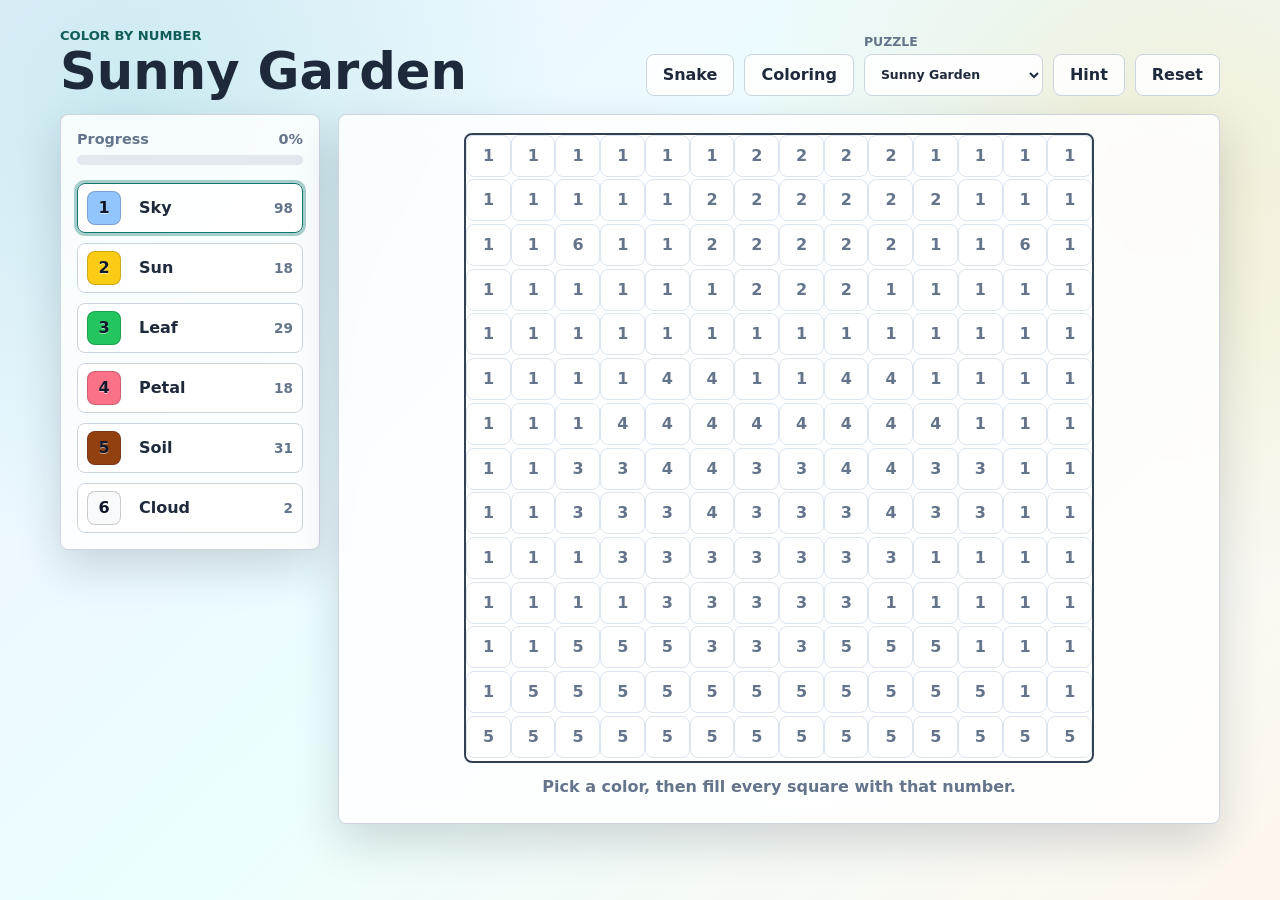
==== index.html @ b7e12193 "Add browser games" ====
<!doctype html>
<html lang="en">
  <head>
    <meta charset="UTF-8" />
    <meta name="viewport" content="width=device-width, initial-scale=1.0" />
    <title>Color by Number</title>
    <link rel="stylesheet" href="styles.css" />
  </head>
  <body>
    <main class="app-shell">
      <section class="top-bar" aria-label="Game controls">
        <div>
          <p class="eyebrow">Color by Number</p>
          <h1 id="puzzleTitle">Sunny Garden</h1>
        </div>
        <div class="controls">
          <a class="game-link" href="snake.html">Snake</a>
          <a class="game-link" href="coloring.html">Coloring</a>
          <label class="select-wrap">
            <span>Puzzle</span>
            <select id="puzzleSelect"></select>
          </label>
          <button id="hintButton" type="button" title="Fill one matching square">Hint</button>
          <button id="resetButton" type="button" title="Clear this puzzle">Reset</button>
        </div>
      </section>

      <section class="game-area">
        <aside class="palette-panel" aria-label="Color palette">
          <div class="meter">
            <div class="meter-row">
              <span>Progress</span>
              <strong id="progressLabel">0%</strong>
            </div>
            <div class="track" aria-hidden="true">
              <div id="progressFill"></div>
            </div>
          </div>
          <div id="palette" class="palette"></div>
        </aside>

        <section class="board-panel">
          <div id="board" class="board" aria-label="Coloring board"></div>
          <div id="message" class="message" role="status" aria-live="polite">
            Pick a color, then fill every square with that number.
          </div>
        </section>
      </section>
    </main>

    <script src="script.js"></script>
  </body>
</html>
---- styles.css ----
:root {
  color-scheme: light;
  --ink: #1e293b;
  --muted: #64748b;
  --line: #cbd5e1;
  --paper: #f8fafc;
  --panel: #ffffff;
  --accent: #0f766e;
  --accent-strong: #115e59;
  --wrong: #dc2626;
  --shadow: 0 18px 45px rgba(15, 23, 42, 0.16);
}

* {
  box-sizing: border-box;
}

body {
  min-height: 100vh;
  margin: 0;
  font-family:
    Inter, ui-sans-serif, system-ui, -apple-system, BlinkMacSystemFont, "Segoe UI",
    sans-serif;
  color: var(--ink);
  background:
    radial-gradient(circle at 10% 12%, rgba(20, 184, 166, 0.16), transparent 28rem),
    radial-gradient(circle at 90% 20%, rgba(245, 158, 11, 0.16), transparent 26rem),
    linear-gradient(135deg, #eef2ff 0%, #ecfeff 48%, #fff7ed 100%);
}

button,
select,
.game-link {
  font: inherit;
}

.app-shell {
  width: min(1160px, calc(100% - 32px));
  margin: 0 auto;
  padding: 28px 0;
}

.top-bar {
  display: flex;
  align-items: end;
  justify-content: space-between;
  gap: 24px;
  margin-bottom: 18px;
}

.eyebrow {
  margin: 0 0 4px;
  color: var(--accent-strong);
  font-size: 0.82rem;
  font-weight: 800;
  text-transform: uppercase;
}

h1 {
  margin: 0;
  font-size: clamp(2rem, 4vw, 4.2rem);
  line-height: 0.95;
}

.controls {
  display: flex;
  align-items: end;
  gap: 10px;
  flex-wrap: wrap;
  justify-content: flex-end;
}

.select-wrap {
  display: grid;
  gap: 5px;
  color: var(--muted);
  font-size: 0.78rem;
  font-weight: 800;
  text-transform: uppercase;
}

select,
button,
.game-link {
  height: 42px;
  border: 1px solid var(--line);
  border-radius: 8px;
  background: rgba(255, 255, 255, 0.9);
  color: var(--ink);
}

.game-link {
  display: inline-grid;
  place-items: center;
  padding: 0 16px;
  font-weight: 800;
  text-decoration: none;
}

select {
  min-width: 170px;
  padding: 0 34px 0 12px;
}

button {
  padding: 0 16px;
  font-weight: 800;
  cursor: pointer;
  transition:
    transform 140ms ease,
    border-color 140ms ease,
    background 140ms ease;
}

button:hover,
select:hover,
.game-link:hover {
  border-color: var(--accent);
}

button:active {
  transform: translateY(1px);
}

.game-area {
  display: grid;
  grid-template-columns: 260px minmax(0, 1fr);
  gap: 18px;
  align-items: start;
}

.palette-panel,
.board-panel {
  background: rgba(255, 255, 255, 0.82);
  border: 1px solid rgba(148, 163, 184, 0.45);
  border-radius: 8px;
  box-shadow: var(--shadow);
  backdrop-filter: blur(12px);
}

.palette-panel {
  display: grid;
  gap: 18px;
  padding: 16px;
}

.meter-row {
  display: flex;
  justify-content: space-between;
  margin-bottom: 8px;
  color: var(--muted);
  font-size: 0.9rem;
  font-weight: 800;
}

.track {
  height: 10px;
  overflow: hidden;
  border-radius: 999px;
  background: #e2e8f0;
}

#progressFill {
  width: 0%;
  height: 100%;
  border-radius: inherit;
  background: linear-gradient(90deg, #0f766e, #f59e0b);
  transition: width 220ms ease;
}

.palette {
  display: grid;
  gap: 10px;
}

.swatch {
  display: grid;
  grid-template-columns: 42px 1fr auto;
  align-items: center;
  gap: 10px;
  width: 100%;
  min-height: 50px;
  padding: 7px 9px;
  text-align: left;
}

.swatch.active {
  outline: 3px solid rgba(15, 118, 110, 0.35);
  border-color: var(--accent);
}

.swatch.done {
  opacity: 0.58;
}

.chip {
  display: grid;
  place-items: center;
  width: 34px;
  height: 34px;
  border: 1px solid rgba(15, 23, 42, 0.2);
  border-radius: 8px;
  color: #0f172a;
  font-weight: 900;
  text-shadow: 0 1px 0 rgba(255, 255, 255, 0.55);
}

.swatch-name {
  overflow: hidden;
  font-weight: 800;
  text-overflow: ellipsis;
  white-space: nowrap;
}

.count {
  color: var(--muted);
  font-size: 0.85rem;
  font-weight: 800;
}

.board-panel {
  padding: 18px;
}

.board {
  --size: 14;
  display: grid;
  grid-template-columns: repeat(var(--size), minmax(0, 1fr));
  width: min(70vh, 100%);
  max-width: 720px;
  aspect-ratio: 1;
  margin: 0 auto;
  overflow: hidden;
  border: 2px solid #334155;
  border-radius: 8px;
  background: #fff;
}

.cell {
  display: grid;
  place-items: center;
  min-width: 0;
  min-height: 0;
  border: 1px solid #dbe4ef;
  background: #ffffff;
  color: #64748b;
  font-size: clamp(0.48rem, 1.55vw, 1rem);
  font-weight: 900;
  line-height: 1;
  cursor: pointer;
  user-select: none;
  transition:
    background 130ms ease,
    color 130ms ease,
    transform 130ms ease;
}

.cell:hover {
  transform: scale(1.05);
  z-index: 1;
  border-color: #94a3b8;
}

.cell.filled {
  color: transparent;
  text-shadow: none;
}

.cell.wrong {
  animation: shake 180ms ease;
  background: #fee2e2;
  color: var(--wrong);
}

.message {
  min-height: 28px;
  margin-top: 14px;
  color: var(--muted);
  font-weight: 800;
  text-align: center;
}

.message.win {
  color: var(--accent-strong);
}

@keyframes shake {
  0%,
  100% {
    transform: translateX(0);
  }
  30% {
    transform: translateX(-4px);
  }
  70% {
    transform: translateX(4px);
  }
}

@media (max-width: 760px) {
  .app-shell {
    width: min(100% - 20px, 560px);
    padding: 16px 0;
  }

  .top-bar,
  .game-area {
    grid-template-columns: 1fr;
    display: grid;
  }

  .top-bar,
  .controls {
    justify-content: stretch;
  }

  .controls {
    display: grid;
    grid-template-columns: 1fr 1fr;
  }

  .select-wrap {
    grid-column: 1 / -1;
  }

  select,
  button {
    width: 100%;
  }

  .palette {
    grid-template-columns: repeat(2, minmax(0, 1fr));
  }

  .swatch {
    grid-template-columns: 38px minmax(0, 1fr);
  }

  .count {
    grid-column: 2;
  }

  .board-panel {
    padding: 10px;
  }
}
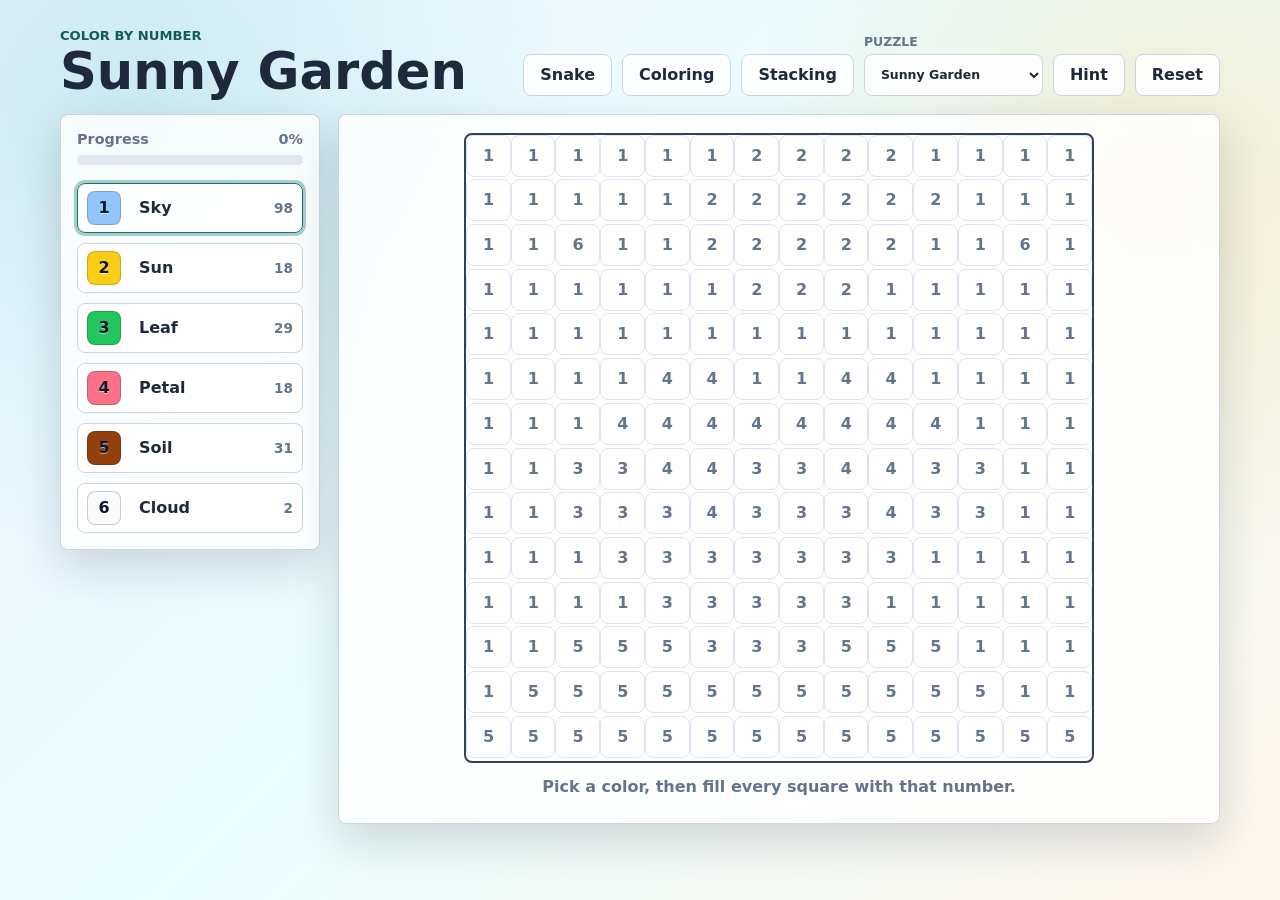
==== commit d5b91757: "Add stacking game" ====
--- a/index.html
+++ b/index.html
@@ -16,6 +16,7 @@
         <div class="controls">
           <a class="game-link" href="snake.html">Snake</a>
           <a class="game-link" href="coloring.html">Coloring</a>
+          <a class="game-link" href="stacking.html">Stacking</a>
           <label class="select-wrap">
             <span>Puzzle</span>
             <select id="puzzleSelect"></select>
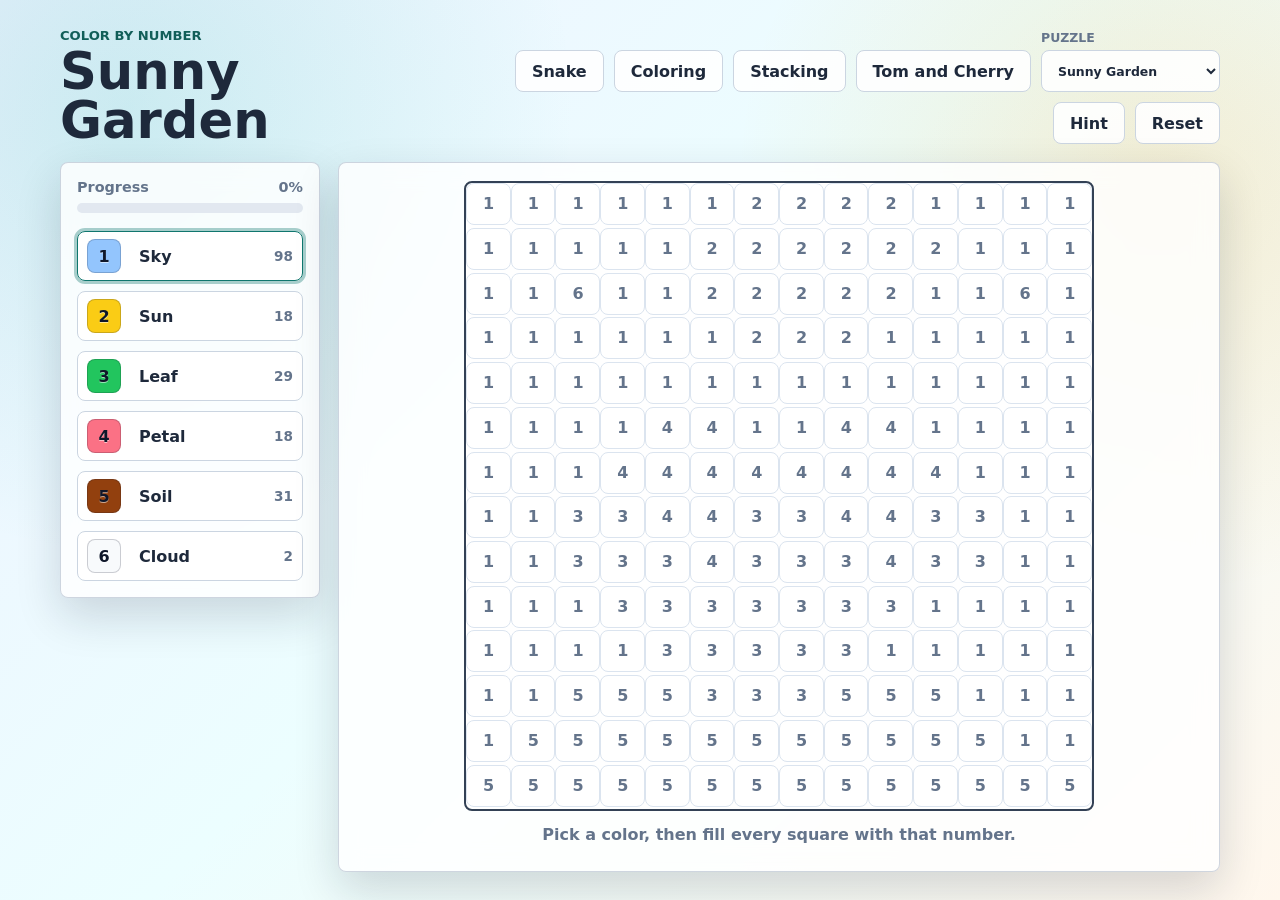
==== commit 30fd6f07: "Add Tom and Cherry game" ====
--- a/index.html
+++ b/index.html
@@ -17,6 +17,7 @@
           <a class="game-link" href="snake.html">Snake</a>
           <a class="game-link" href="coloring.html">Coloring</a>
           <a class="game-link" href="stacking.html">Stacking</a>
+          <a class="game-link" href="tom-and-cherry.html">Tom and Cherry</a>
           <label class="select-wrap">
             <span>Puzzle</span>
             <select id="puzzleSelect"></select>
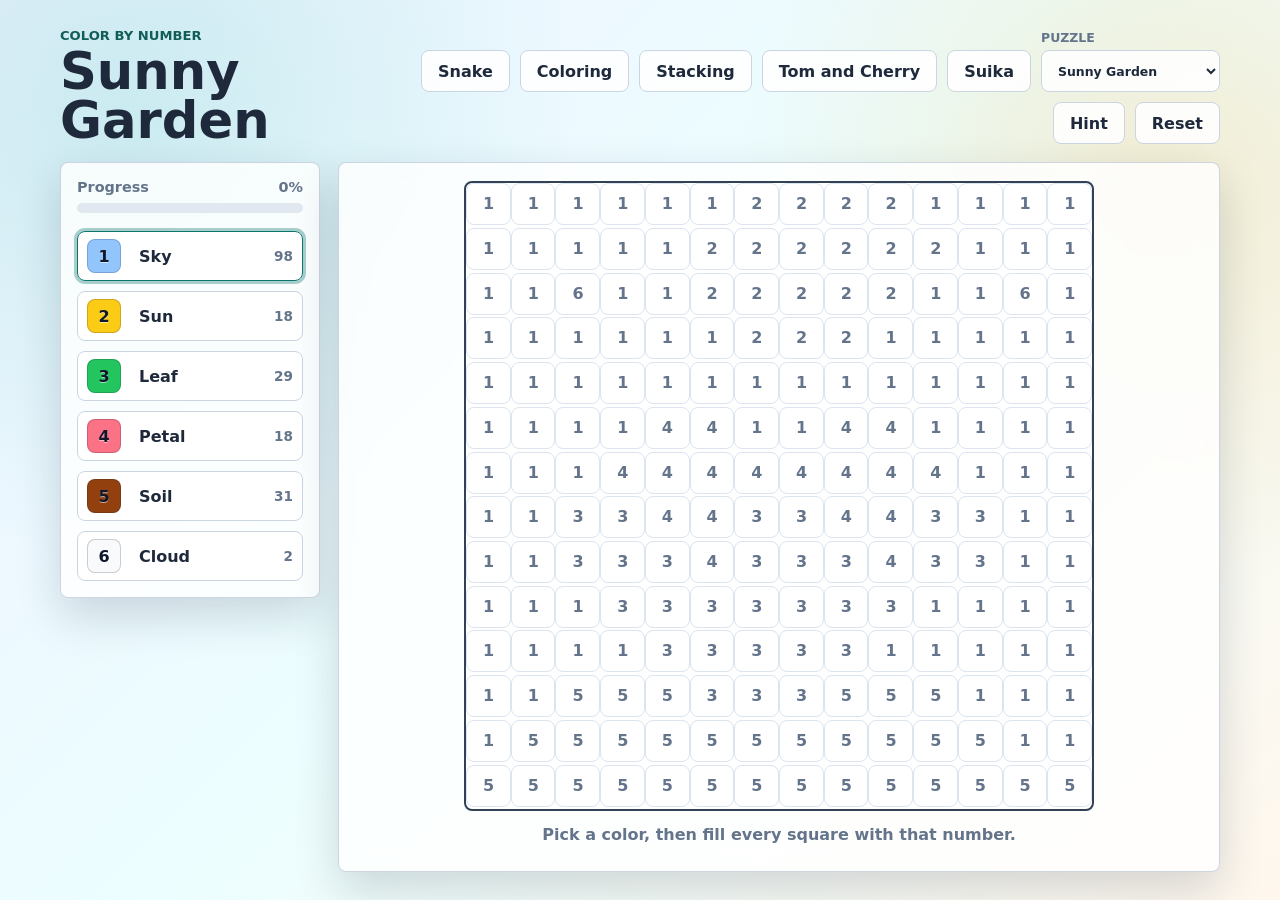
==== commit 90514ac6: "Add Suika game" ====
--- a/index.html
+++ b/index.html
@@ -18,6 +18,7 @@
           <a class="game-link" href="coloring.html">Coloring</a>
           <a class="game-link" href="stacking.html">Stacking</a>
           <a class="game-link" href="tom-and-cherry.html">Tom and Cherry</a>
+          <a class="game-link" href="suika.html">Suika</a>
           <label class="select-wrap">
             <span>Puzzle</span>
             <select id="puzzleSelect"></select>
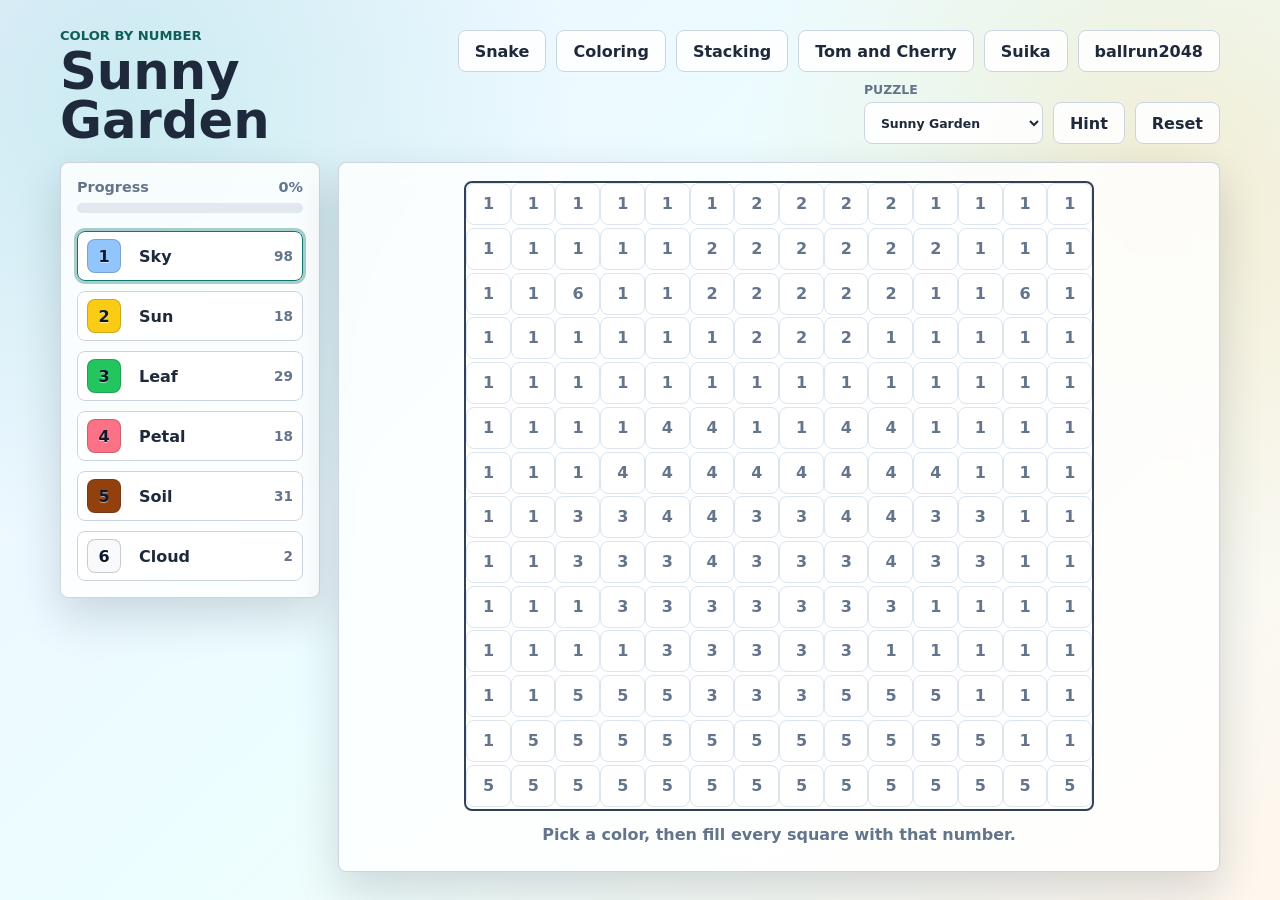
==== commit c7dc6cc1: "Add ballrun2048 game" ====
--- a/index.html
+++ b/index.html
@@ -19,6 +19,7 @@
           <a class="game-link" href="stacking.html">Stacking</a>
           <a class="game-link" href="tom-and-cherry.html">Tom and Cherry</a>
           <a class="game-link" href="suika.html">Suika</a>
+          <a class="game-link" href="ballrun2048.html">ballrun2048</a>
           <label class="select-wrap">
             <span>Puzzle</span>
             <select id="puzzleSelect"></select>
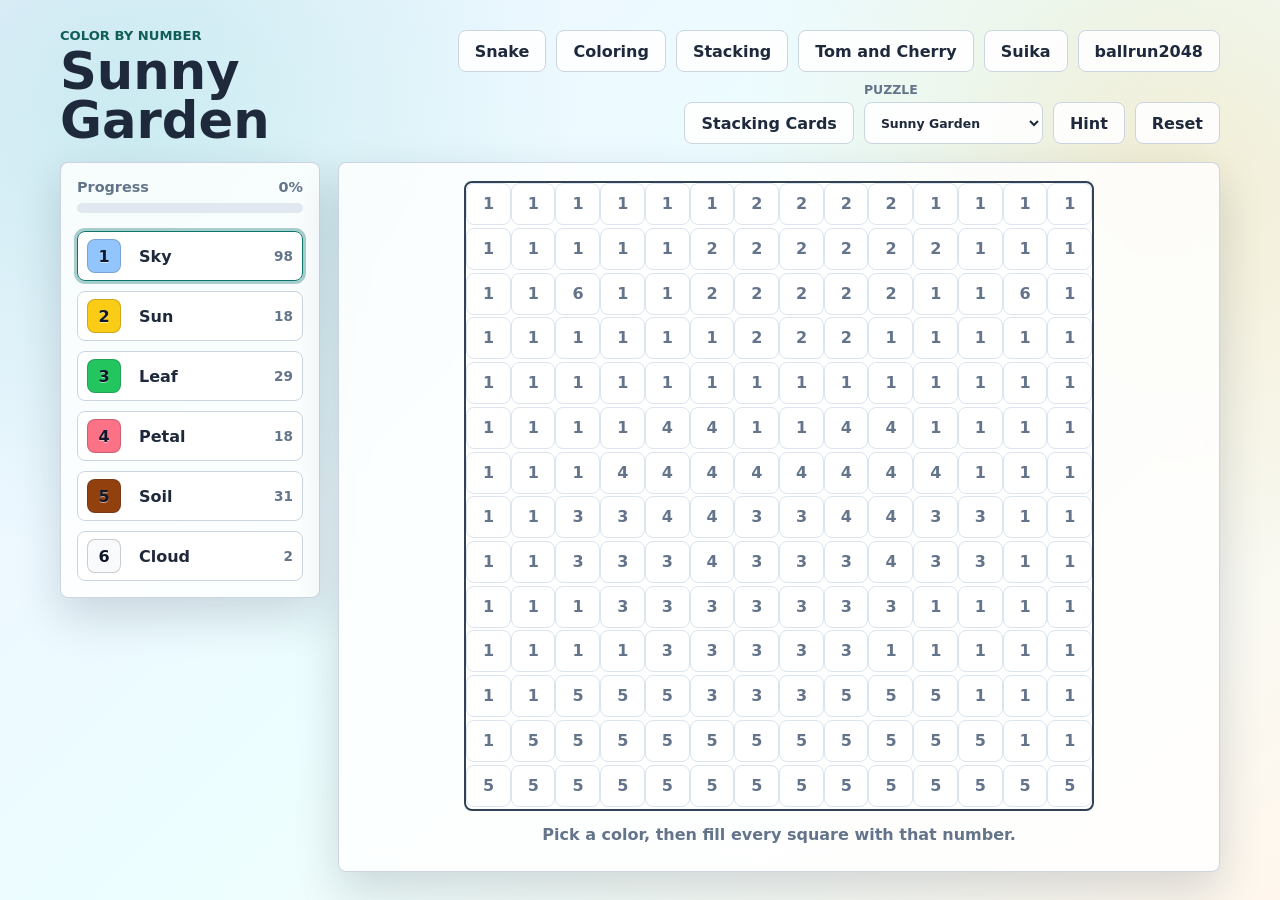
==== commit 22c349d0: "Add stacking cards game" ====
--- a/index.html
+++ b/index.html
@@ -20,6 +20,7 @@
           <a class="game-link" href="tom-and-cherry.html">Tom and Cherry</a>
           <a class="game-link" href="suika.html">Suika</a>
           <a class="game-link" href="ballrun2048.html">ballrun2048</a>
+          <a class="game-link" href="stacking-cards.html">Stacking Cards</a>
           <label class="select-wrap">
             <span>Puzzle</span>
             <select id="puzzleSelect"></select>
